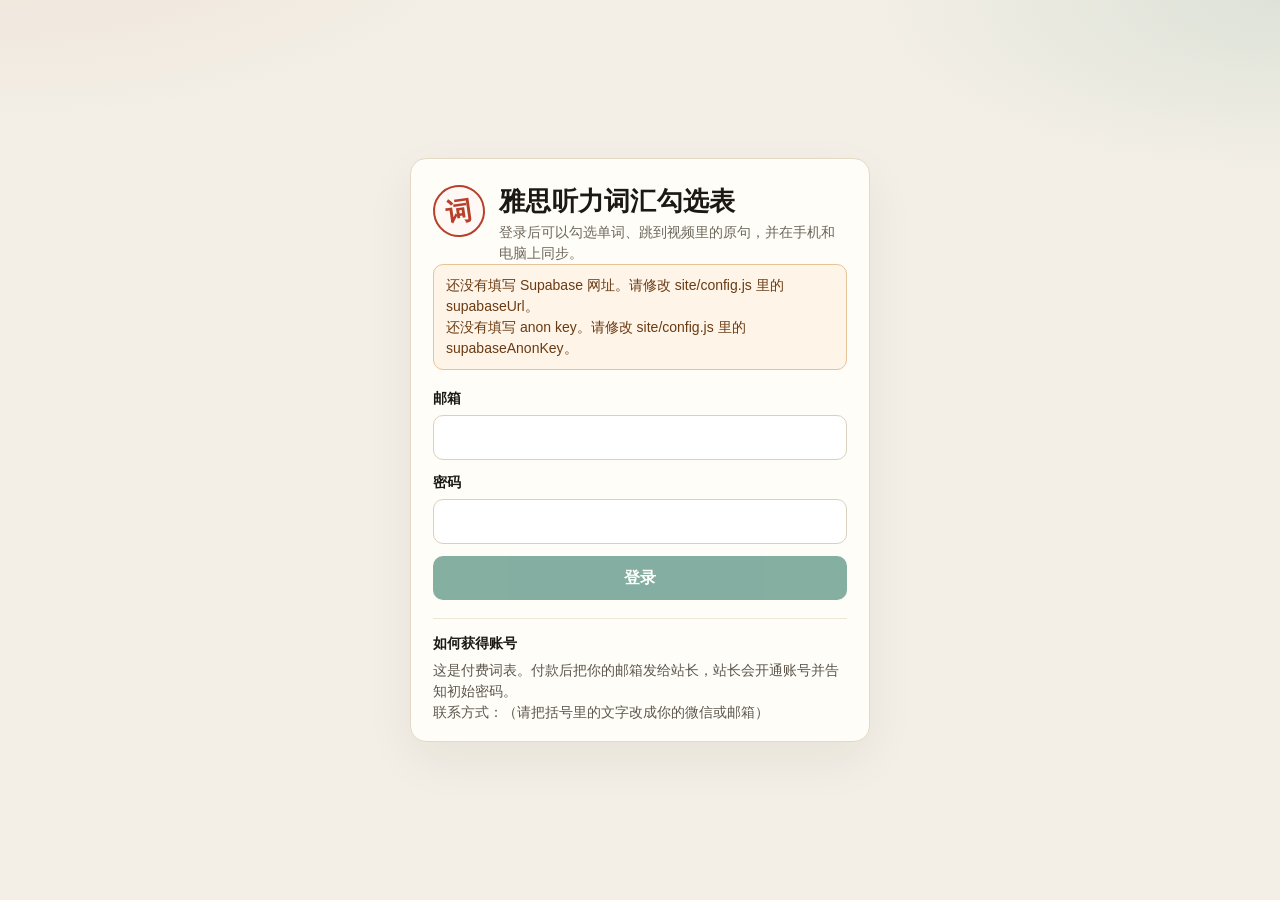
==== site/index.html @ ee9e2962 "Add a login-gated IELTS listening checklist for GitHub Pages. Buyers sign in with accounts created i" ====
<!doctype html>
<html lang="zh-CN">
<head>
  <meta charset="utf-8">
  <meta name="viewport" content="width=device-width, initial-scale=1">
  <meta name="theme-color" content="#f3efe6">
  <title>雅思听力词汇勾选表</title>
  <link rel="icon" href="data:image/svg+xml,%3Csvg xmlns='http://www.w3.org/2000/svg' viewBox='0 0 64 64'%3E%3Ccircle cx='32' cy='32' r='28' fill='none' stroke='%23b6402a' stroke-width='4'/%3E%3Ctext x='32' y='42' text-anchor='middle' font-size='30' font-family='serif' fill='%23b6402a'%3E%E8%AF%8D%3C/text%3E%3C/svg%3E">
  <link rel="stylesheet" href="styles.css">
</head>
<body>
  <div id="boot" class="boot">正在打开…</div>

  <div id="login" class="login-wrap" hidden>
    <section class="card">
      <div class="brand">
        <span class="seal" aria-hidden="true">词</span>
        <div>
          <h1>雅思听力词汇勾选表</h1>
          <p class="lead">登录后可以勾选单词、跳到视频里的原句，并在手机和电脑上同步。</p>
        </div>
      </div>
      <p id="config-problems" class="warn" hidden></p>
      <form id="login-form">
        <label>邮箱
          <input id="email" name="email" type="email" autocomplete="username" inputmode="email" required>
        </label>
        <label>密码
          <input id="password" name="password" type="password" autocomplete="current-password" required>
        </label>
        <p id="login-error" class="form-error" role="alert" hidden></p>
        <button id="login-submit" class="primary" type="submit">登录</button>
      </form>
      <div class="purchase">
        <h2>如何获得账号</h2>
        <p id="purchase-note"></p>
      </div>
    </section>
  </div>

  <div id="app" hidden>
    <header class="top">
      <div class="wrap top-row">
        <div class="brand compact">
          <span class="seal" aria-hidden="true">词</span>
          <div>
            <h1>雅思听力词汇</h1>
            <p class="lead">勾选、跳转、多设备同步</p>
          </div>
        </div>
        <div class="account">
          <span id="who"></span>
          <button type="button" id="open-password" class="texty">修改密码</button>
          <button type="button" id="logout" class="texty">退出</button>
        </div>
      </div>
      <div class="wrap toolbar">
        <input id="search" type="search" placeholder="搜索英文单词" aria-label="搜索英文单词" autocomplete="off" enterkeyhint="search">
        <select id="video" aria-label="选择视频"></select>
        <div class="tools">
          <label class="check"><input id="only" type="checkbox"> 只看已勾选</label>
          <div class="font">
            <span>字号</span>
            <button type="button" id="font-down" aria-label="减小字号">A−</button>
            <span id="font-label">18</span>
            <button type="button" id="font-up" aria-label="增大字号">A+</button>
          </div>
          <span id="global-count">已勾选 0 / 0</span>
          <span id="sync" data-mode="ok">已同步</span>
        </div>
        <div class="tools">
          <button type="button" id="export-words">导出单词</button>
          <button type="button" id="export-detail">导出单词和时间</button>
          <button type="button" id="refresh">刷新</button>
          <button type="button" id="clear-open" class="danger">清空勾选</button>
        </div>
      </div>
    </header>

    <main class="wrap">
      <p id="loading">正在读取词表…</p>
      <p id="load-error" class="warn" hidden></p>
      <section id="export-panel" class="export-panel" hidden>
        <div class="export-head">
          <h2>已勾选的单词</h2>
          <button type="button" id="export-close" class="texty">关闭</button>
        </div>
        <p id="export-meta"></p>
        <textarea id="export-text" readonly></textarea>
        <button type="button" id="export-copy" class="primary">复制</button>
      </section>
      <p id="empty" hidden>没有符合条件的单词</p>
      <div id="list"></div>
      <p id="footer-stats" class="foot"></p>
    </main>
  </div>

  <div id="modal" class="overlay" hidden>
    <div class="dialog" role="dialog" aria-modal="true" aria-labelledby="clear-title">
      <h2 id="clear-title">清空所有勾选？</h2>
      <p>这个账号在所有设备上的勾选都会删除，而且不能恢复。</p>
      <div class="dialog-actions">
        <button type="button" id="modal-cancel">取消</button>
        <button type="button" id="modal-confirm" class="danger">确认清空</button>
      </div>
    </div>
  </div>

  <div id="password-modal" class="overlay" hidden>
    <form class="dialog" id="password-form" role="dialog" aria-modal="true" aria-labelledby="password-title">
      <h2 id="password-title">修改密码</h2>
      <p id="password-lead">设置一个新密码。至少 6 位。</p>
      <label>新密码
        <input id="new-password" type="password" autocomplete="new-password" minlength="6" required>
      </label>
      <label>再输入一次
        <input id="new-password-2" type="password" autocomplete="new-password" minlength="6" required>
      </label>
      <p id="password-error" class="form-error" role="alert" hidden></p>
      <div class="dialog-actions">
        <button type="button" id="password-cancel">取消</button>
        <button type="submit" id="password-save" class="primary">保存</button>
      </div>
    </form>
  </div>

  <div id="toast" class="toast" role="status" hidden></div>
  <noscript><p class="boot">请启用浏览器的 JavaScript 后再使用。</p></noscript>
  <script src="vendor/supabase.js"></script>
  <script src="config.js"></script>
  <script src="app.js"></script>
</body>
</html>
---- site/styles.css ----
:root {
  color-scheme: light;
  --ink: #1c1915;
  --muted: #6d675c;
  --paper: #f3efe6;
  --card: #fffdf8;
  --line: #e4d9c6;
  --teal: #1f6f5b;
  --teal-dark: #164f41;
  --seal: #b6402a;
  --checked: #e5f4ec;
  --warn-bg: #fff4e8;
  --warn-line: #e7c39a;
}

* { box-sizing: border-box; }

[hidden] { display: none !important; }

body {
  margin: 0;
  color: var(--ink);
  background:
    radial-gradient(1000px 420px at 0% -10%, rgba(182, 64, 42, 0.08), transparent 50%),
    radial-gradient(900px 380px at 100% 0%, rgba(31, 111, 91, 0.1), transparent 46%),
    var(--paper);
  font-family: "Avenir Next", "Segoe UI", "PingFang SC", "Hiragino Sans GB", "Noto Sans SC", "Microsoft YaHei", sans-serif;
  font-size: 16px;
  line-height: 1.5;
}

button, input, select, textarea { font: inherit; color: inherit; }

button { cursor: pointer; }

:focus-visible {
  outline: 2px solid var(--teal);
  outline-offset: 2px;
}

h1, h2, p { margin: 0; }

.wrap { width: min(920px, calc(100% - 24px)); margin: 0 auto; }

.boot {
  min-height: 100dvh;
  display: grid;
  place-items: center;
  padding: 24px;
  color: var(--muted);
}

.login-wrap {
  min-height: 100dvh;
  display: flex;
  align-items: center;
  justify-content: center;
  padding: 24px 16px;
}

.card, .dialog, .export-panel, .video {
  background: var(--card);
  border: 1px solid var(--line);
  border-radius: 16px;
}

.card {
  width: min(460px, 100%);
  padding: 26px 22px 18px;
  box-shadow: 0 18px 50px rgba(60, 40, 10, 0.06);
}

.brand { display: flex; gap: 14px; align-items: flex-start; }

.brand.compact h1 { font-size: 20px; }

.seal {
  width: 52px;
  height: 52px;
  flex: none;
  display: grid;
  place-items: center;
  border: 2px solid var(--seal);
  border-radius: 50%;
  color: var(--seal);
  font-family: "Iowan Old Style", "Palatino Linotype", "Songti SC", "STSong", serif;
  font-size: 26px;
  font-weight: 700;
  transform: rotate(-8deg);
  background: #fff8f5;
}

h1 { font-size: 26px; letter-spacing: 0.01em; line-height: 1.25; }

.lead { margin-top: 4px; color: var(--muted); font-size: 14px; }

form { display: flex; flex-direction: column; gap: 12px; margin-top: 18px; }

label { display: flex; flex-direction: column; gap: 6px; font-size: 14px; font-weight: 600; }

input, select, textarea {
  width: 100%;
  border: 1px solid #d9d0c1;
  background: #fff;
  border-radius: 10px;
  padding: 11px 12px;
  font-weight: 450;
}

textarea { resize: vertical; }

button.primary, button.danger, .tools button, .font button, .texty {
  border-radius: 10px;
  padding: 10px 14px;
}

button.primary {
  border: 0;
  background: var(--teal);
  color: white;
  font-weight: 700;
}

button.primary:hover { background: var(--teal-dark); }

.tools button, .font button, .texty, .dialog-actions button {
  border: 1px solid #d9d0c1;
  background: #fff;
}

button.danger {
  border-color: #e4c4bc;
  color: var(--seal);
  background: #fff;
}

button:disabled { opacity: 0.55; cursor: not-allowed; }

.form-error { color: var(--seal); font-size: 14px; font-weight: 600; }

.warn {
  white-space: pre-wrap;
  background: var(--warn-bg);
  border: 1px solid var(--warn-line);
  color: #6a3b12;
  border-radius: 10px;
  padding: 10px 12px;
  font-size: 14px;
}

.purchase {
  margin-top: 18px;
  padding-top: 14px;
  border-top: 1px solid #efe6d6;
  color: #5c564c;
  font-size: 14px;
}

.purchase h2 { font-size: 14px; margin-bottom: 6px; color: var(--ink); }

#purchase-note { white-space: pre-wrap; }

.top {
  position: sticky;
  top: 0;
  z-index: 5;
  background: rgba(243, 239, 230, 0.94);
  backdrop-filter: blur(12px);
  border-bottom: 1px solid var(--line);
}

.top-row {
  display: flex;
  justify-content: space-between;
  gap: 12px;
  align-items: center;
  padding: 12px 0 8px;
}

.account {
  display: flex;
  align-items: center;
  gap: 8px;
  min-width: 0;
}

#who {
  max-width: 42vw;
  overflow: hidden;
  text-overflow: ellipsis;
  white-space: nowrap;
  color: var(--muted);
  font-size: 13px;
}

.texty { padding: 8px 10px; }

.toolbar { display: flex; flex-direction: column; gap: 8px; padding-bottom: 12px; }

.tools { display: flex; flex-wrap: wrap; gap: 8px; align-items: center; }

.check {
  flex-direction: row;
  align-items: center;
  gap: 8px;
  font-weight: 600;
  min-height: 42px;
}

.check input { width: 18px; height: 18px; accent-color: var(--teal); }

.font { display: flex; align-items: center; gap: 6px; font-weight: 700; }

.font button { width: 42px; height: 42px; padding: 0; }

#font-label { min-width: 1.6em; text-align: center; font-variant-numeric: tabular-nums; }

#global-count, #sync { font-size: 14px; color: var(--muted); }

#sync[data-mode="saving"] { color: var(--teal); }

#sync[data-mode="error"] { color: var(--seal); font-weight: 700; }

main { padding: 14px 0 48px; }

#loading, #empty { color: var(--muted); padding: 8px 2px 12px; }

.export-panel { padding: 14px; margin-bottom: 14px; }

.export-head, .dialog-actions { display: flex; justify-content: space-between; gap: 8px; align-items: center; }

.export-head { margin-bottom: 8px; }

#export-meta { color: var(--muted); font-size: 14px; margin-bottom: 8px; }

#export-text { min-height: 160px; font-family: ui-monospace, "SFMono-Regular", Consolas, monospace; font-size: 13px; }

#export-copy { margin-top: 8px; }

.video { margin: 0 0 12px; overflow: hidden; }

summary {
  display: flex;
  align-items: flex-start;
  gap: 10px;
  padding: 12px 14px;
  cursor: pointer;
  list-style: none;
}

summary::-webkit-details-marker { display: none; }

.chev {
  width: 8px;
  height: 8px;
  margin-top: 8px;
  flex: none;
  border-right: 2px solid var(--muted);
  border-bottom: 2px solid var(--muted);
  transform: rotate(-45deg);
}

details[open] > summary .chev { transform: rotate(45deg); margin-top: 6px; }

.sum-main { flex: 1; min-width: 0; display: flex; gap: 8px; align-items: baseline; flex-wrap: wrap; }

.sum-id { font-weight: 800; color: var(--seal); }

.sum-title { font-size: calc(var(--word-size, 18px) * 0.78); line-height: 1.35; }

.sum-meta {
  display: flex;
  flex-wrap: wrap;
  align-items: center;
  gap: 8px;
  color: var(--muted);
  font-size: 13px;
}

.sum-count { font-variant-numeric: tabular-nums; font-weight: 700; color: var(--ink); }

.bar {
  width: 72px;
  height: 6px;
  border-radius: 99px;
  background: #efe6d6;
  overflow: hidden;
}

.bar-fill { display: block; height: 100%; background: var(--teal); }

.word {
  display: flex;
  align-items: center;
  gap: 10px;
  padding: 8px 12px;
  border-top: 1px solid #f3ecdf;
  min-height: 48px;
}

.word.on { background: var(--checked); box-shadow: inset 3px 0 0 var(--teal); }

.word-label {
  display: flex;
  flex-direction: row;
  gap: 10px;
  align-items: flex-start;
  flex: 1;
  min-width: 0;
  cursor: pointer;
  font-weight: 500;
}

.word input { width: 22px; height: 22px; margin-top: 2px; flex: none; accent-color: var(--teal); }

.text { display: flex; flex-direction: column; min-width: 0; }

.en { font-size: var(--word-size, 18px); line-height: 1.35; overflow-wrap: anywhere; }

.zh { color: var(--muted); font-size: calc(var(--word-size, 18px) * 0.78); }

.jump {
  flex: none;
  color: var(--teal-dark);
  text-decoration: none;
  font-weight: 700;
  font-variant-numeric: tabular-nums;
  background: #f3f7f5;
  border-radius: 999px;
  padding: 6px 10px;
  font-size: 14px;
}

.jump:hover { background: #e3f0eb; }

.foot { margin-top: 18px; color: var(--muted); font-size: 13px; }

.overlay {
  position: fixed;
  inset: 0;
  z-index: 20;
  background: rgba(28, 25, 21, 0.46);
  display: flex;
  align-items: flex-end;
  justify-content: center;
  padding: 16px;
}

.dialog { width: min(440px, 100%); padding: 20px; box-shadow: 0 20px 60px rgba(0, 0, 0, 0.18); }

.dialog p { margin: 8px 0 0; color: var(--muted); }

.dialog form, .dialog { }

#password-form { display: flex; flex-direction: column; gap: 12px; margin-top: 0; }

.dialog-actions { justify-content: flex-end; margin-top: 8px; }

.toast {
  position: fixed;
  left: 50%;
  bottom: 24px;
  transform: translateX(-50%);
  z-index: 30;
  background: var(--ink);
  color: #fffdf8;
  border-radius: 999px;
  padding: 10px 16px;
  font-size: 14px;
  max-width: calc(100% - 32px);
}

@media (min-width: 720px) {
  .overlay { align-items: center; }
  .sum-meta { margin-left: auto; }
  summary { align-items: center; }
  .chev { margin-top: 0; }
  details[open] > summary .chev { margin-top: 2px; }
}

@media (max-width: 719px) {
  .top-row { flex-direction: column; align-items: stretch; gap: 8px; }
  .account { justify-content: space-between; }
  #who { max-width: 46vw; }
  .brand.compact h1 { white-space: nowrap; }
  .brand.compact .lead { display: none; }
  .seal { width: 42px; height: 42px; font-size: 22px; }
}
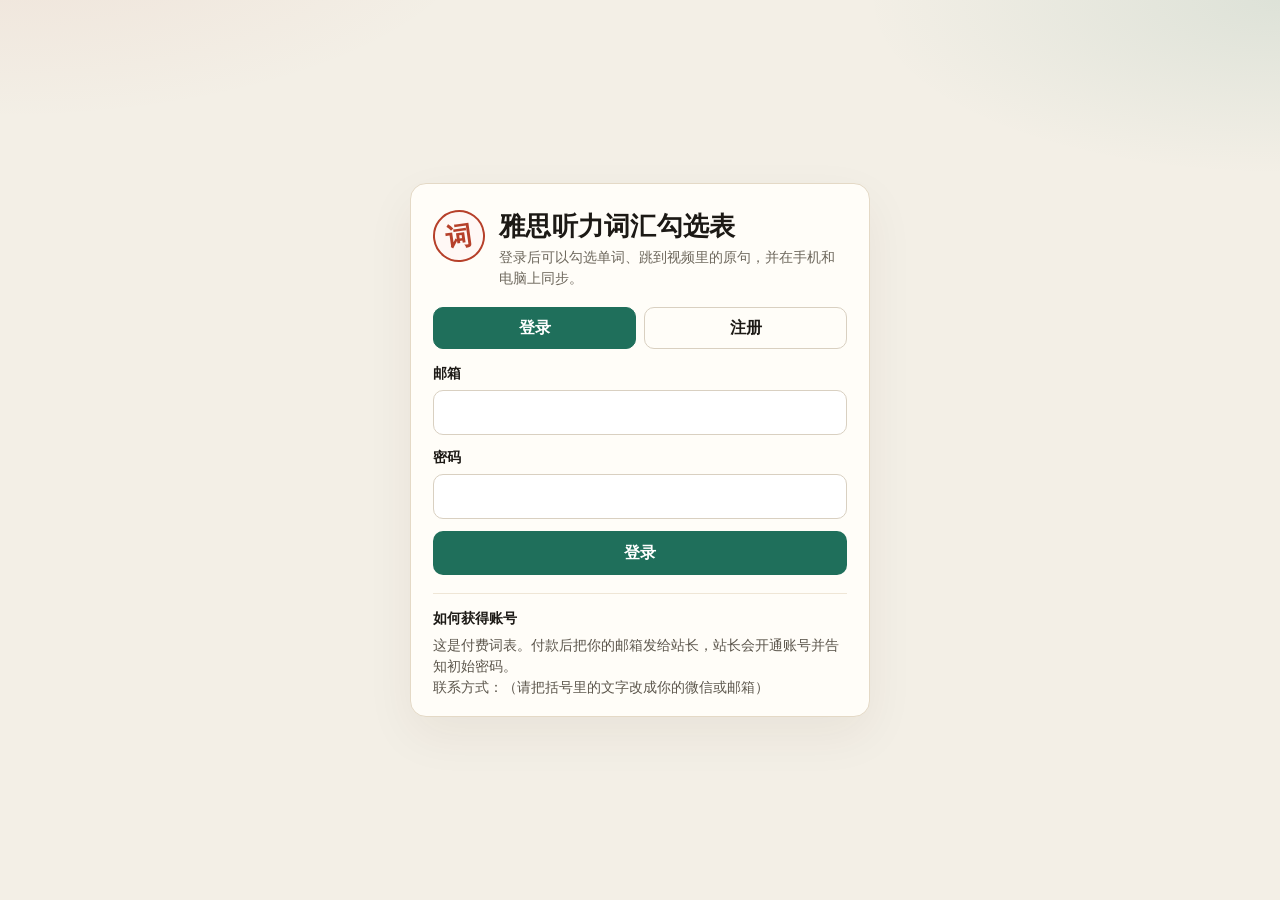
==== commit a91ebf0e: "Add invite-code registration and word reports. Signups stay disabled. A register edge function consu" ====
--- a/site/index.html
+++ b/site/index.html
@@ -21,6 +21,10 @@
         </div>
       </div>
       <p id="config-problems" class="warn" hidden></p>
+      <div class="tabs" role="tablist">
+        <button type="button" id="tab-login" class="tab on" role="tab" aria-selected="true">登录</button>
+        <button type="button" id="tab-register" class="tab" role="tab" aria-selected="false">注册</button>
+      </div>
       <form id="login-form">
         <label>邮箱
           <input id="email" name="email" type="email" autocomplete="username" inputmode="email" required>
@@ -30,6 +34,22 @@
         </label>
         <p id="login-error" class="form-error" role="alert" hidden></p>
         <button id="login-submit" class="primary" type="submit">登录</button>
+      </form>
+      <form id="register-form" hidden>
+        <label>邮箱
+          <input id="reg-email" name="email" type="email" autocomplete="username" inputmode="email" required>
+        </label>
+        <label>密码
+          <input id="reg-password" name="password" type="password" autocomplete="new-password" minlength="6" required>
+        </label>
+        <label>再输入一次
+          <input id="reg-password-2" type="password" autocomplete="new-password" minlength="6" required>
+        </label>
+        <label>邀请码
+          <input id="reg-code" name="code" autocomplete="off" autocapitalize="characters" spellcheck="false" placeholder="付款后由站长发给你" required>
+        </label>
+        <p id="reg-error" class="form-error" role="alert" hidden></p>
+        <button id="reg-submit" class="primary" type="submit">注册</button>
       </form>
       <div class="purchase">
         <h2>如何获得账号</h2>
@@ -124,6 +144,21 @@
     </form>
   </div>
 
+  <div id="report-modal" class="overlay" hidden>
+    <form class="dialog" id="report-form" role="dialog" aria-modal="true" aria-labelledby="report-title">
+      <h2 id="report-title">报告这个词有问题</h2>
+      <p id="report-word"></p>
+      <label>说明（可选）
+        <textarea id="report-note" maxlength="500" placeholder="例如：拼写不对，音频里听到的是……"></textarea>
+      </label>
+      <p id="report-error" class="form-error" role="alert" hidden></p>
+      <div class="dialog-actions">
+        <button type="button" id="report-cancel">取消</button>
+        <button type="submit" id="report-save" class="primary">提交</button>
+      </div>
+    </form>
+  </div>
+
   <div id="toast" class="toast" role="status" hidden></div>
   <noscript><p class="boot">请启用浏览器的 JavaScript 后再使用。</p></noscript>
   <script src="vendor/supabase.js"></script>
--- a/site/styles.css
+++ b/site/styles.css
@@ -94,7 +94,20 @@
 
 .lead { margin-top: 4px; color: var(--muted); font-size: 14px; }
 
-form { display: flex; flex-direction: column; gap: 12px; margin-top: 18px; }
+.tabs { display: flex; gap: 8px; margin-top: 18px; }
+
+.tab {
+  flex: 1;
+  border: 1px solid #d9d0c1;
+  background: transparent;
+  border-radius: 10px;
+  padding: 8px 10px;
+  font-weight: 700;
+}
+
+.tab.on { background: var(--teal); color: white; border-color: var(--teal); }
+
+form { display: flex; flex-direction: column; gap: 12px; margin-top: 14px; }
 
 label { display: flex; flex-direction: column; gap: 6px; font-size: 14px; font-weight: 600; }
 
@@ -332,6 +345,19 @@
 }
 
 .jump:hover { background: #e3f0eb; }
+
+.flag {
+  flex: none;
+  border: 0;
+  background: transparent;
+  color: var(--muted);
+  font-size: 13px;
+  padding: 6px 2px;
+  text-decoration: underline;
+  text-underline-offset: 3px;
+}
+
+.flag:hover { color: var(--seal); }
 
 .foot { margin-top: 18px; color: var(--muted); font-size: 13px; }
 
